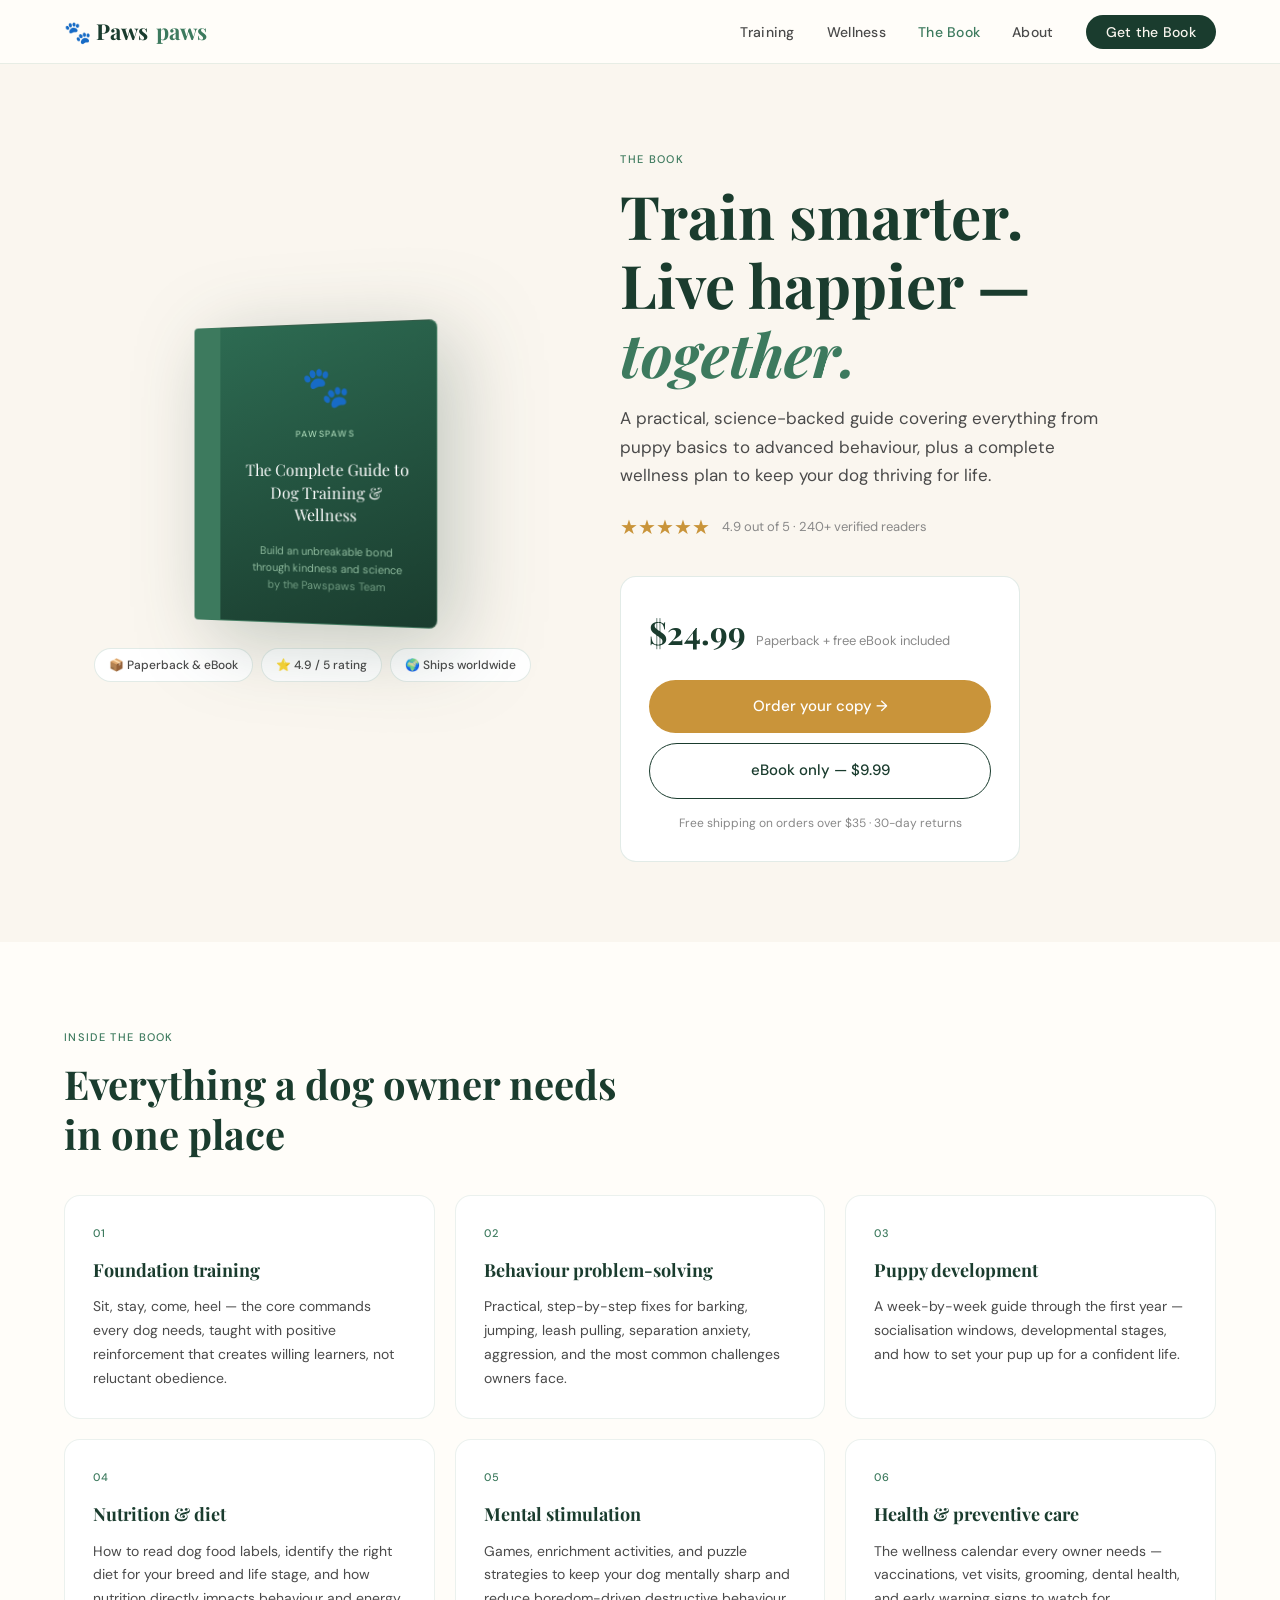
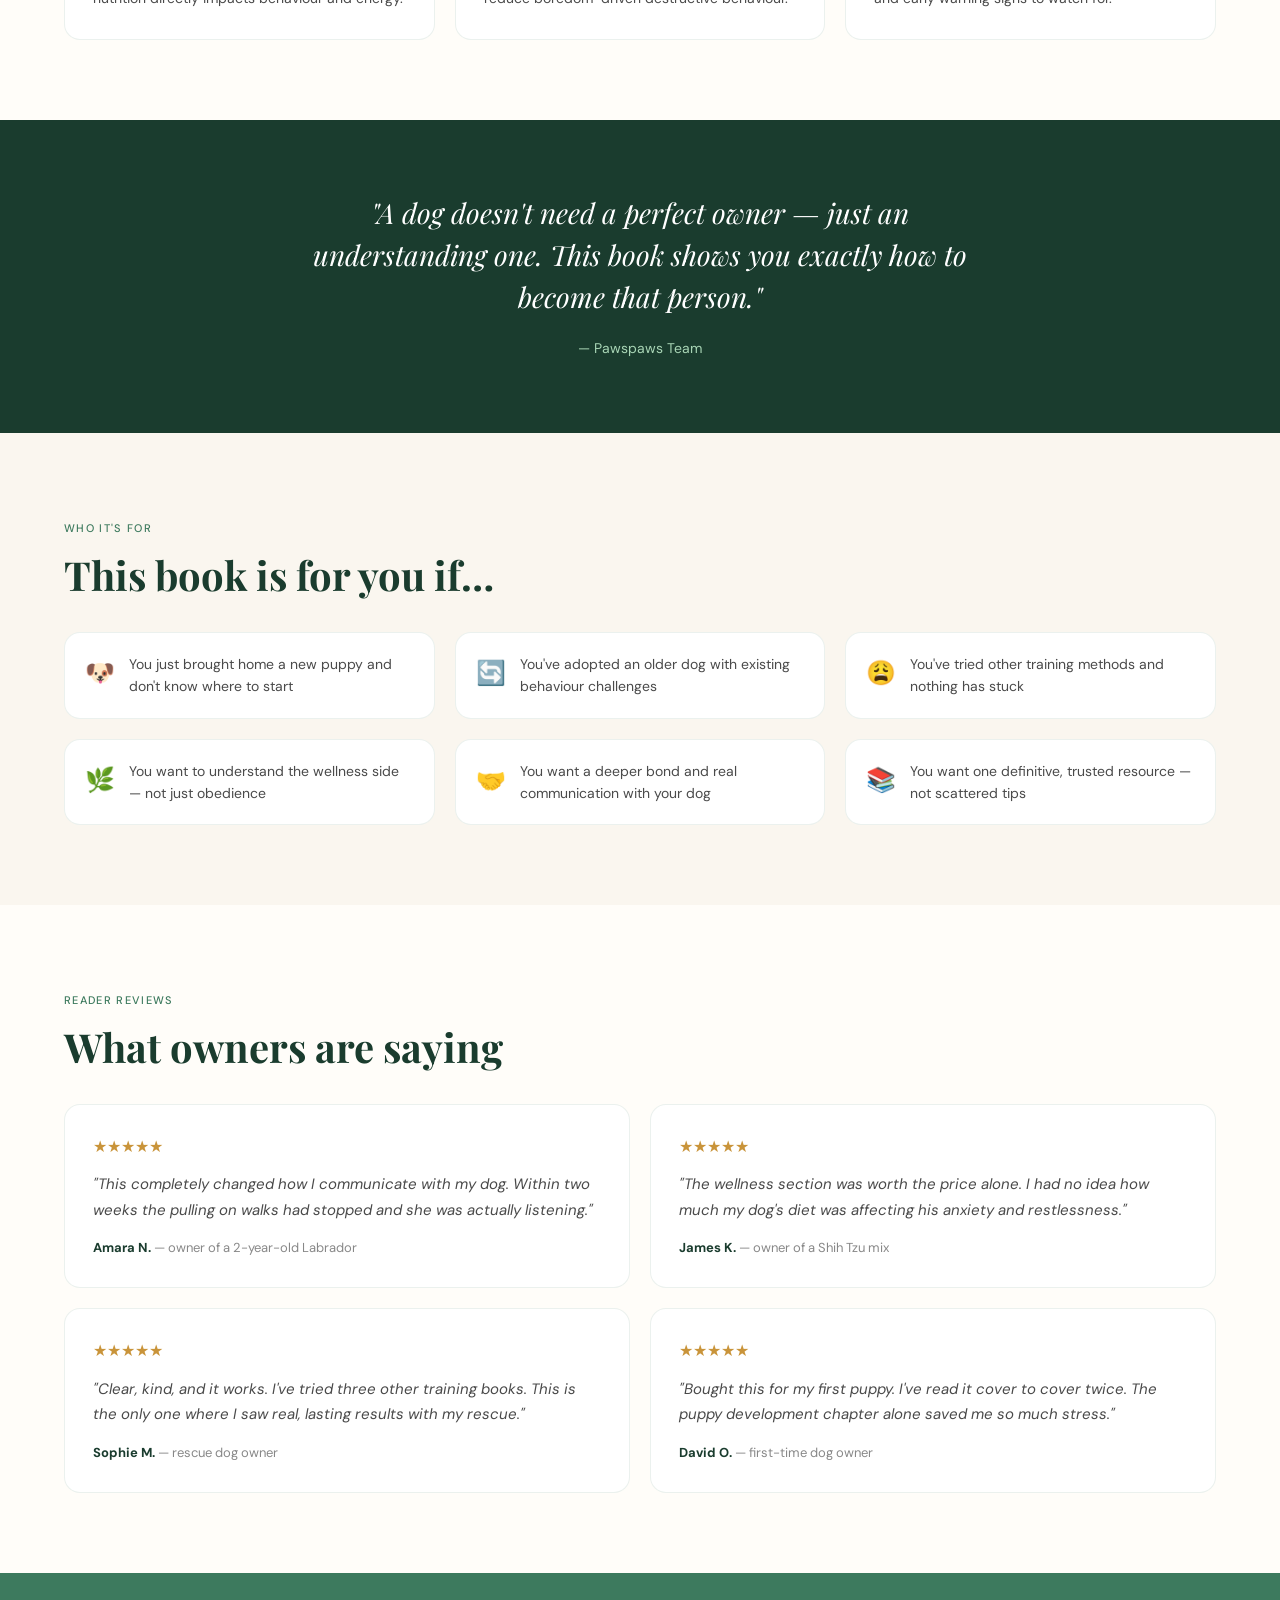
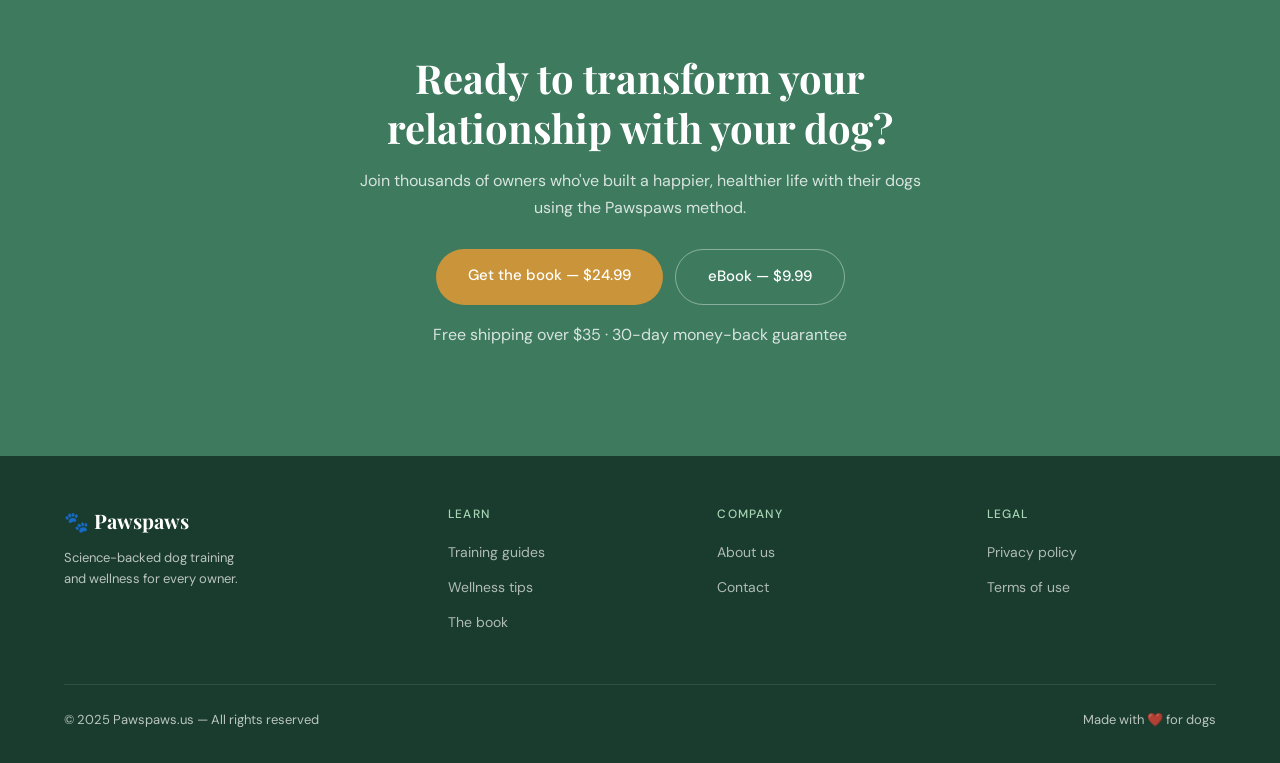
==== book.html @ 649f8f36 "Add files via upload" ====
<!DOCTYPE html>
<html lang="en">
<head>
  <meta charset="UTF-8" />
  <meta name="viewport" content="width=device-width, initial-scale=1.0" />
  <title>The Book – Pawspaws Dog Training & Wellness Guide</title>
  <meta name="description" content="Get the complete Pawspaws guide to dog training and wellness — science-backed, practical, and written for real dog owners." />
  <link rel="stylesheet" href="styles.css" />
  <link rel="stylesheet" href="book.css" />
</head>
<body>

  <!-- NAV -->
  <nav>
    <a href="index.html" class="nav-logo">🐾 Paws<span>paws</span></a>
    <ul class="nav-links">
      <li><a href="training.html">Training</a></li>
      <li><a href="wellness.html">Wellness</a></li>
      <li><a href="book.html" class="active">The Book</a></li>
      <li><a href="about.html">About</a></li>
      <li><a href="#buy" class="nav-cta">Get the Book</a></li>
    </ul>
    <div class="hamburger" onclick="toggleMenu()">
      <span></span><span></span><span></span>
    </div>
  </nav>

  <!-- BOOK HERO -->
  <section class="book-hero">
    <div class="book-hero-left">
      <div class="book-3d">
        <div class="book-3d-spine"></div>
        <div class="book-3d-face">
          <div class="book-face-top">
            <span class="book-paw">🐾</span>
            <span class="book-label">PAWSPAWS</span>
          </div>
          <div class="book-face-title">The Complete Guide to Dog Training & Wellness</div>
          <div class="book-face-sub">Build an unbreakable bond<br>through kindness and science</div>
          <div class="book-face-author">by the Pawspaws Team</div>
        </div>
      </div>
      <div class="book-badges">
        <div class="badge">📦 Paperback & eBook</div>
        <div class="badge">⭐ 4.9 / 5 rating</div>
        <div class="badge">🌍 Ships worldwide</div>
      </div>
    </div>

    <div class="book-hero-right">
      <div class="section-label">The book</div>
      <h1>Train smarter.<br>Live happier —<br><em>together.</em></h1>
      <p class="book-hero-sub">A practical, science-backed guide covering everything from puppy basics to advanced behaviour, plus a complete wellness plan to keep your dog thriving for life.</p>

      <div class="review-row">
        <div class="stars-lg">★★★★★</div>
        <span class="review-count">4.9 out of 5 · 240+ verified readers</span>
      </div>

      <div class="buy-box" id="buy">
        <div class="price-row">
          <span class="price">$24.99</span>
          <span class="price-note">Paperback + free eBook included</span>
        </div>
        <a href="#" class="btn btn-gold buy-btn">Order your copy →</a>
        <a href="#" class="btn btn-secondary ebook-btn">eBook only — $9.99</a>
        <p class="buy-note">Free shipping on orders over $35 · 30-day returns</p>
      </div>
    </div>
  </section>

  <!-- WHAT'S INSIDE -->
  <section class="inside">
    <div class="section-label">Inside the book</div>
    <h2>Everything a dog owner needs<br>in one place</h2>
    <div class="inside-grid">
      <div class="inside-card card">
        <div class="inside-num">01</div>
        <h3>Foundation training</h3>
        <p>Sit, stay, come, heel — the core commands every dog needs, taught with positive reinforcement that creates willing learners, not reluctant obedience.</p>
      </div>
      <div class="inside-card card">
        <div class="inside-num">02</div>
        <h3>Behaviour problem-solving</h3>
        <p>Practical, step-by-step fixes for barking, jumping, leash pulling, separation anxiety, aggression, and the most common challenges owners face.</p>
      </div>
      <div class="inside-card card">
        <div class="inside-num">03</div>
        <h3>Puppy development</h3>
        <p>A week-by-week guide through the first year — socialisation windows, developmental stages, and how to set your pup up for a confident life.</p>
      </div>
      <div class="inside-card card">
        <div class="inside-num">04</div>
        <h3>Nutrition & diet</h3>
        <p>How to read dog food labels, identify the right diet for your breed and life stage, and how nutrition directly impacts behaviour and energy.</p>
      </div>
      <div class="inside-card card">
        <div class="inside-num">05</div>
        <h3>Mental stimulation</h3>
        <p>Games, enrichment activities, and puzzle strategies to keep your dog mentally sharp and reduce boredom-driven destructive behaviour.</p>
      </div>
      <div class="inside-card card">
        <div class="inside-num">06</div>
        <h3>Health & preventive care</h3>
        <p>The wellness calendar every owner needs — vaccinations, vet visits, grooming, dental health, and early warning signs to watch for.</p>
      </div>
    </div>
  </section>

  <!-- QUOTE BREAK -->
  <section class="quote-break">
    <blockquote>
      "A dog doesn't need a perfect owner — just an understanding one. This book shows you exactly how to become that person."
    </blockquote>
    <cite>— Pawspaws Team</cite>
  </section>

  <!-- WHO IT'S FOR -->
  <section class="for-who">
    <div class="section-label">Who it's for</div>
    <h2>This book is for you if…</h2>
    <div class="for-grid">
      <div class="for-item">
        <span class="for-icon">🐶</span>
        <p>You just brought home a new puppy and don't know where to start</p>
      </div>
      <div class="for-item">
        <span class="for-icon">🔄</span>
        <p>You've adopted an older dog with existing behaviour challenges</p>
      </div>
      <div class="for-item">
        <span class="for-icon">😩</span>
        <p>You've tried other training methods and nothing has stuck</p>
      </div>
      <div class="for-item">
        <span class="for-icon">🌿</span>
        <p>You want to understand the wellness side — not just obedience</p>
      </div>
      <div class="for-item">
        <span class="for-icon">🤝</span>
        <p>You want a deeper bond and real communication with your dog</p>
      </div>
      <div class="for-item">
        <span class="for-icon">📚</span>
        <p>You want one definitive, trusted resource — not scattered tips</p>
      </div>
    </div>
  </section>

  <!-- TESTIMONIALS -->
  <section class="book-reviews">
    <div class="section-label">Reader reviews</div>
    <h2>What owners are saying</h2>
    <div class="reviews-grid">
      <div class="review-card card">
        <div class="stars">★★★★★</div>
        <p>"This completely changed how I communicate with my dog. Within two weeks the pulling on walks had stopped and she was actually listening."</p>
        <div class="reviewer"><strong>Amara N.</strong> — owner of a 2-year-old Labrador</div>
      </div>
      <div class="review-card card">
        <div class="stars">★★★★★</div>
        <p>"The wellness section was worth the price alone. I had no idea how much my dog's diet was affecting his anxiety and restlessness."</p>
        <div class="reviewer"><strong>James K.</strong> — owner of a Shih Tzu mix</div>
      </div>
      <div class="review-card card">
        <div class="stars">★★★★★</div>
        <p>"Clear, kind, and it works. I've tried three other training books. This is the only one where I saw real, lasting results with my rescue."</p>
        <div class="reviewer"><strong>Sophie M.</strong> — rescue dog owner</div>
      </div>
      <div class="review-card card">
        <div class="stars">★★★★★</div>
        <p>"Bought this for my first puppy. I've read it cover to cover twice. The puppy development chapter alone saved me so much stress."</p>
        <div class="reviewer"><strong>David O.</strong> — first-time dog owner</div>
      </div>
    </div>
  </section>

  <!-- FINAL CTA -->
  <section class="final-cta">
    <div class="cta-inner">
      <h2>Ready to transform your<br>relationship with your dog?</h2>
      <p>Join thousands of owners who've built a happier, healthier life with their dogs using the Pawspaws method.</p>
      <div class="cta-buttons">
        <a href="#buy" class="btn btn-gold">Get the book — $24.99</a>
        <a href="#buy" class="btn" style="color:#fff; border: 1.5px solid rgba(255,255,255,0.4);">eBook — $9.99</a>
      </div>
      <p class="cta-small">Free shipping over $35 · 30-day money-back guarantee</p>
    </div>
  </section>

  <!-- FOOTER -->
  <footer>
    <div class="footer-inner">
      <div>
        <div class="footer-brand">🐾 Pawspaws</div>
        <p class="footer-tagline">Science-backed dog training<br>and wellness for every owner.</p>
      </div>
      <div class="footer-col">
        <h4>Learn</h4>
        <ul>
          <li><a href="training.html">Training guides</a></li>
          <li><a href="wellness.html">Wellness tips</a></li>
          <li><a href="book.html">The book</a></li>
        </ul>
      </div>
      <div class="footer-col">
        <h4>Company</h4>
        <ul>
          <li><a href="about.html">About us</a></li>
          <li><a href="about.html#contact">Contact</a></li>
        </ul>
      </div>
      <div class="footer-col">
        <h4>Legal</h4>
        <ul>
          <li><a href="#">Privacy policy</a></li>
          <li><a href="#">Terms of use</a></li>
        </ul>
      </div>
    </div>
    <div class="footer-bottom">
      <span>© 2025 Pawspaws.us — All rights reserved</span>
      <span>Made with ❤️ for dogs</span>
    </div>
  </footer>

  <script>
    function toggleMenu() {
      const links = document.querySelector('.nav-links');
      links.style.display = links.style.display === 'flex' ? 'none' : 'flex';
      links.style.flexDirection = 'column';
      links.style.position = 'absolute';
      links.style.top = '64px';
      links.style.left = '0'; links.style.right = '0';
      links.style.background = 'var(--warm-white)';
      links.style.padding = '16px 5vw 24px';
      links.style.borderBottom = '1px solid rgba(61,122,94,0.12)';
    }
  </script>
</body>
</html>
---- styles.css ----
@import url('https://fonts.googleapis.com/css2?family=Playfair+Display:wght@400;600;700&family=DM+Sans:wght@300;400;500&display=swap');

*, *::before, *::after { box-sizing: border-box; margin: 0; padding: 0; }

:root {
  --forest: #1a3c2e;
  --sage: #3d7a5e;
  --mint: #a8d5b5;
  --cream: #faf6ef;
  --warm-white: #fffdf9;
  --bark: #7a5c3e;
  --gold: #c9943a;
  --text-dark: #1c1c1c;
  --text-mid: #4a4a4a;
  --text-light: #888;
  --radius: 16px;
  --radius-sm: 8px;
}

html { scroll-behavior: smooth; }

body {
  font-family: 'DM Sans', sans-serif;
  background: var(--warm-white);
  color: var(--text-dark);
  line-height: 1.7;
  font-size: 16px;
}

/* ── NAV ── */
nav {
  position: sticky; top: 0; z-index: 100;
  background: rgba(255,253,249,0.92);
  backdrop-filter: blur(12px);
  border-bottom: 1px solid rgba(61,122,94,0.12);
  padding: 0 5vw;
  display: flex; align-items: center; justify-content: space-between;
  height: 64px;
}

.nav-logo {
  font-family: 'Playfair Display', serif;
  font-size: 22px;
  font-weight: 700;
  color: var(--forest);
  text-decoration: none;
  display: flex; align-items: center; gap: 8px;
}

.nav-logo span { color: var(--sage); }

.nav-links { display: flex; gap: 32px; list-style: none; }
.nav-links a {
  text-decoration: none;
  color: var(--text-mid);
  font-size: 14px;
  font-weight: 500;
  letter-spacing: 0.02em;
  transition: color 0.2s;
}
.nav-links a:hover, .nav-links a.active { color: var(--sage); }

.nav-cta {
  background: var(--forest);
  color: var(--cream) !important;
  padding: 8px 20px;
  border-radius: 40px;
  font-size: 14px !important;
  transition: background 0.2s !important;
}
.nav-cta:hover { background: var(--sage) !important; }

.hamburger { display: none; flex-direction: column; gap: 5px; cursor: pointer; }
.hamburger span { width: 24px; height: 2px; background: var(--forest); border-radius: 2px; }

/* ── BUTTONS ── */
.btn {
  display: inline-block;
  padding: 14px 32px;
  border-radius: 40px;
  font-size: 15px;
  font-weight: 500;
  text-decoration: none;
  cursor: pointer;
  transition: all 0.2s;
  border: none;
  font-family: 'DM Sans', sans-serif;
}
.btn-primary { background: var(--forest); color: var(--cream); }
.btn-primary:hover { background: var(--sage); transform: translateY(-1px); }
.btn-secondary { background: transparent; color: var(--forest); border: 1.5px solid var(--forest); }
.btn-secondary:hover { background: var(--forest); color: var(--cream); }
.btn-gold { background: var(--gold); color: #fff; }
.btn-gold:hover { background: #b8832e; transform: translateY(-1px); }

/* ── SECTIONS ── */
section { padding: 80px 5vw; }

.section-label {
  display: inline-block;
  font-size: 11px;
  font-weight: 500;
  letter-spacing: 0.12em;
  text-transform: uppercase;
  color: var(--sage);
  margin-bottom: 12px;
}

h1, h2, h3 { font-family: 'Playfair Display', serif; }

h1 { font-size: clamp(36px, 5vw, 60px); line-height: 1.15; color: var(--forest); }
h2 { font-size: clamp(26px, 3.5vw, 40px); line-height: 1.25; color: var(--forest); }
h3 { font-size: 20px; color: var(--forest); }

/* ── HERO (shared) ── */
.page-hero {
  background: var(--cream);
  padding: 80px 5vw 60px;
  text-align: center;
  border-bottom: 1px solid rgba(61,122,94,0.1);
}
.page-hero h1 { margin-bottom: 16px; }
.page-hero p {
  max-width: 560px;
  margin: 0 auto 28px;
  color: var(--text-mid);
  font-size: 17px;
}

/* ── CARDS ── */
.card {
  background: #fff;
  border-radius: var(--radius);
  border: 1px solid rgba(61,122,94,0.1);
  overflow: hidden;
  transition: transform 0.25s, box-shadow 0.25s;
}
.card:hover { transform: translateY(-4px); box-shadow: 0 12px 40px rgba(26,60,46,0.1); }

/* ── FOOTER ── */
footer {
  background: var(--forest);
  color: rgba(255,255,255,0.7);
  padding: 48px 5vw 32px;
}
.footer-inner {
  display: grid;
  grid-template-columns: 1.5fr 1fr 1fr 1fr;
  gap: 40px;
  margin-bottom: 40px;
}
.footer-brand { font-family: 'Playfair Display', serif; font-size: 20px; font-weight: 700; color: #fff; margin-bottom: 10px; }
.footer-tagline { font-size: 13px; line-height: 1.6; }
.footer-col h4 { font-size: 12px; font-weight: 500; letter-spacing: 0.1em; text-transform: uppercase; color: var(--mint); margin-bottom: 14px; }
.footer-col ul { list-style: none; }
.footer-col ul li { margin-bottom: 8px; }
.footer-col ul a { text-decoration: none; color: rgba(255,255,255,0.65); font-size: 14px; transition: color 0.2s; }
.footer-col ul a:hover { color: #fff; }
.footer-bottom { border-top: 1px solid rgba(255,255,255,0.1); padding-top: 24px; display: flex; justify-content: space-between; font-size: 13px; }

/* ── RESPONSIVE ── */
@media (max-width: 768px) {
  .nav-links { display: none; }
  .hamburger { display: flex; }
  .footer-inner { grid-template-columns: 1fr 1fr; }
  section { padding: 56px 5vw; }
}
@media (max-width: 480px) {
  .footer-inner { grid-template-columns: 1fr; }
}
---- book.css ----
/* ── BOOK HERO ── */
.book-hero {
  display: grid;
  grid-template-columns: 1fr 1.2fr;
  gap: 60px;
  align-items: center;
  padding: 80px 5vw;
  background: var(--cream);
}

.book-hero-left {
  display: flex;
  flex-direction: column;
  align-items: center;
  gap: 24px;
}

/* 3D Book */
.book-3d {
  display: flex;
  filter: drop-shadow(16px 16px 40px rgba(26,60,46,0.25));
  transform: perspective(800px) rotateY(-12deg);
  transition: transform 0.4s ease;
}
.book-3d:hover { transform: perspective(800px) rotateY(-4deg); }

.book-3d-spine {
  width: 28px;
  background: var(--sage);
  border-radius: 4px 0 0 4px;
  flex-shrink: 0;
}

.book-3d-face {
  width: 220px;
  height: 300px;
  background: linear-gradient(160deg, #2d6b52 0%, #1a3c2e 100%);
  border-radius: 0 8px 8px 0;
  border: 1px solid rgba(168,213,181,0.2);
  border-left: none;
  display: flex;
  flex-direction: column;
  align-items: center;
  justify-content: space-between;
  padding: 28px 22px;
}

.book-face-top {
  display: flex;
  flex-direction: column;
  align-items: center;
  gap: 6px;
}
.book-paw { font-size: 40px; }
.book-label {
  font-size: 9px;
  letter-spacing: 0.22em;
  color: var(--mint);
  font-weight: 500;
}
.book-face-title {
  font-family: 'Playfair Display', serif;
  font-size: 16px;
  color: #fff;
  text-align: center;
  line-height: 1.4;
  flex: 1;
  display: flex;
  align-items: center;
}
.book-face-sub {
  font-size: 11px;
  color: var(--mint);
  text-align: center;
  line-height: 1.5;
  opacity: 0.8;
}
.book-face-author {
  font-size: 11px;
  color: rgba(168,213,181,0.6);
  text-align: center;
}

/* Badges */
.book-badges {
  display: flex;
  flex-wrap: wrap;
  gap: 8px;
  justify-content: center;
}
.badge {
  background: #fff;
  border: 1px solid rgba(61,122,94,0.15);
  border-radius: 40px;
  padding: 6px 14px;
  font-size: 12px;
  color: var(--text-mid);
  font-weight: 500;
}

/* Right side */
.book-hero-right h1 { margin-bottom: 16px; }
.book-hero-right h1 em { font-style: italic; color: var(--sage); }
.book-hero-sub { color: var(--text-mid); font-size: 17px; max-width: 480px; margin-bottom: 20px; }

.review-row {
  display: flex;
  align-items: center;
  gap: 12px;
  margin-bottom: 32px;
}
.stars-lg { color: var(--gold); font-size: 20px; }
.review-count { font-size: 13px; color: var(--text-light); }

/* Buy box */
.buy-box {
  background: #fff;
  border: 1px solid rgba(61,122,94,0.15);
  border-radius: var(--radius);
  padding: 28px;
  max-width: 400px;
}
.price-row {
  display: flex;
  align-items: baseline;
  gap: 10px;
  margin-bottom: 20px;
}
.price {
  font-family: 'Playfair Display', serif;
  font-size: 32px;
  font-weight: 700;
  color: var(--forest);
}
.price-note { font-size: 13px; color: var(--text-light); }

.buy-btn { display: block; width: 100%; text-align: center; margin-bottom: 10px; }
.ebook-btn { display: block; width: 100%; text-align: center; margin-bottom: 14px; }
.buy-note { font-size: 12px; color: var(--text-light); text-align: center; }

/* ── INSIDE ── */
.inside { background: var(--warm-white); }
.inside h2 { margin-bottom: 36px; }

.inside-grid {
  display: grid;
  grid-template-columns: repeat(3, 1fr);
  gap: 20px;
}

.inside-card {
  padding: 28px;
  position: relative;
}
.inside-num {
  font-size: 11px;
  font-weight: 500;
  letter-spacing: 0.1em;
  color: var(--sage);
  margin-bottom: 12px;
}
.inside-card h3 { font-size: 18px; margin-bottom: 10px; }
.inside-card p { font-size: 14px; color: var(--text-mid); line-height: 1.7; }

/* ── QUOTE BREAK ── */
.quote-break {
  background: var(--forest);
  text-align: center;
  padding: 72px 5vw;
}
.quote-break blockquote {
  font-family: 'Playfair Display', serif;
  font-size: clamp(20px, 3vw, 28px);
  color: #fff;
  max-width: 700px;
  margin: 0 auto 16px;
  line-height: 1.5;
  font-style: italic;
}
.quote-break cite {
  color: var(--mint);
  font-size: 14px;
  font-style: normal;
}

/* ── FOR WHO ── */
.for-who { background: var(--cream); }
.for-who h2 { margin-bottom: 32px; }

.for-grid {
  display: grid;
  grid-template-columns: repeat(3, 1fr);
  gap: 20px;
}
.for-item {
  display: flex;
  align-items: flex-start;
  gap: 14px;
  background: #fff;
  border: 1px solid rgba(61,122,94,0.1);
  border-radius: var(--radius);
  padding: 20px;
}
.for-icon { font-size: 24px; flex-shrink: 0; }
.for-item p { font-size: 14px; color: var(--text-mid); line-height: 1.6; margin: 0; }

/* ── REVIEWS ── */
.book-reviews { background: var(--warm-white); }
.book-reviews h2 { margin-bottom: 32px; }

.reviews-grid {
  display: grid;
  grid-template-columns: repeat(2, 1fr);
  gap: 20px;
}
.review-card { padding: 28px; }
.stars { color: var(--gold); font-size: 16px; margin-bottom: 12px; }
.review-card p { font-size: 15px; color: var(--text-mid); font-style: italic; margin-bottom: 14px; line-height: 1.7; }
.reviewer { font-size: 13px; color: var(--text-light); }
.reviewer strong { color: var(--forest); }

/* ── FINAL CTA ── */
.final-cta {
  background: var(--sage);
  text-align: center;
}
.cta-inner { max-width: 600px; margin: 0 auto; }
.final-cta h2 { color: #fff; margin-bottom: 14px; }
.final-cta p { color: rgba(255,255,255,0.8); font-size: 16px; margin-bottom: 28px; }
.cta-buttons { display: flex; gap: 12px; justify-content: center; flex-wrap: wrap; margin-bottom: 16px; }
.cta-small { font-size: 13px; color: rgba(255,255,255,0.6); }

/* ── RESPONSIVE ── */
@media (max-width: 900px) {
  .book-hero { grid-template-columns: 1fr; text-align: center; }
  .book-hero-left { margin: 0 auto; }
  .book-hero-right { display: flex; flex-direction: column; align-items: center; }
  .review-row { justify-content: center; }
  .inside-grid, .for-grid { grid-template-columns: 1fr 1fr; }
  .reviews-grid { grid-template-columns: 1fr; }
}
@media (max-width: 600px) {
  .inside-grid, .for-grid { grid-template-columns: 1fr; }
  .book-3d { transform: none; }
}
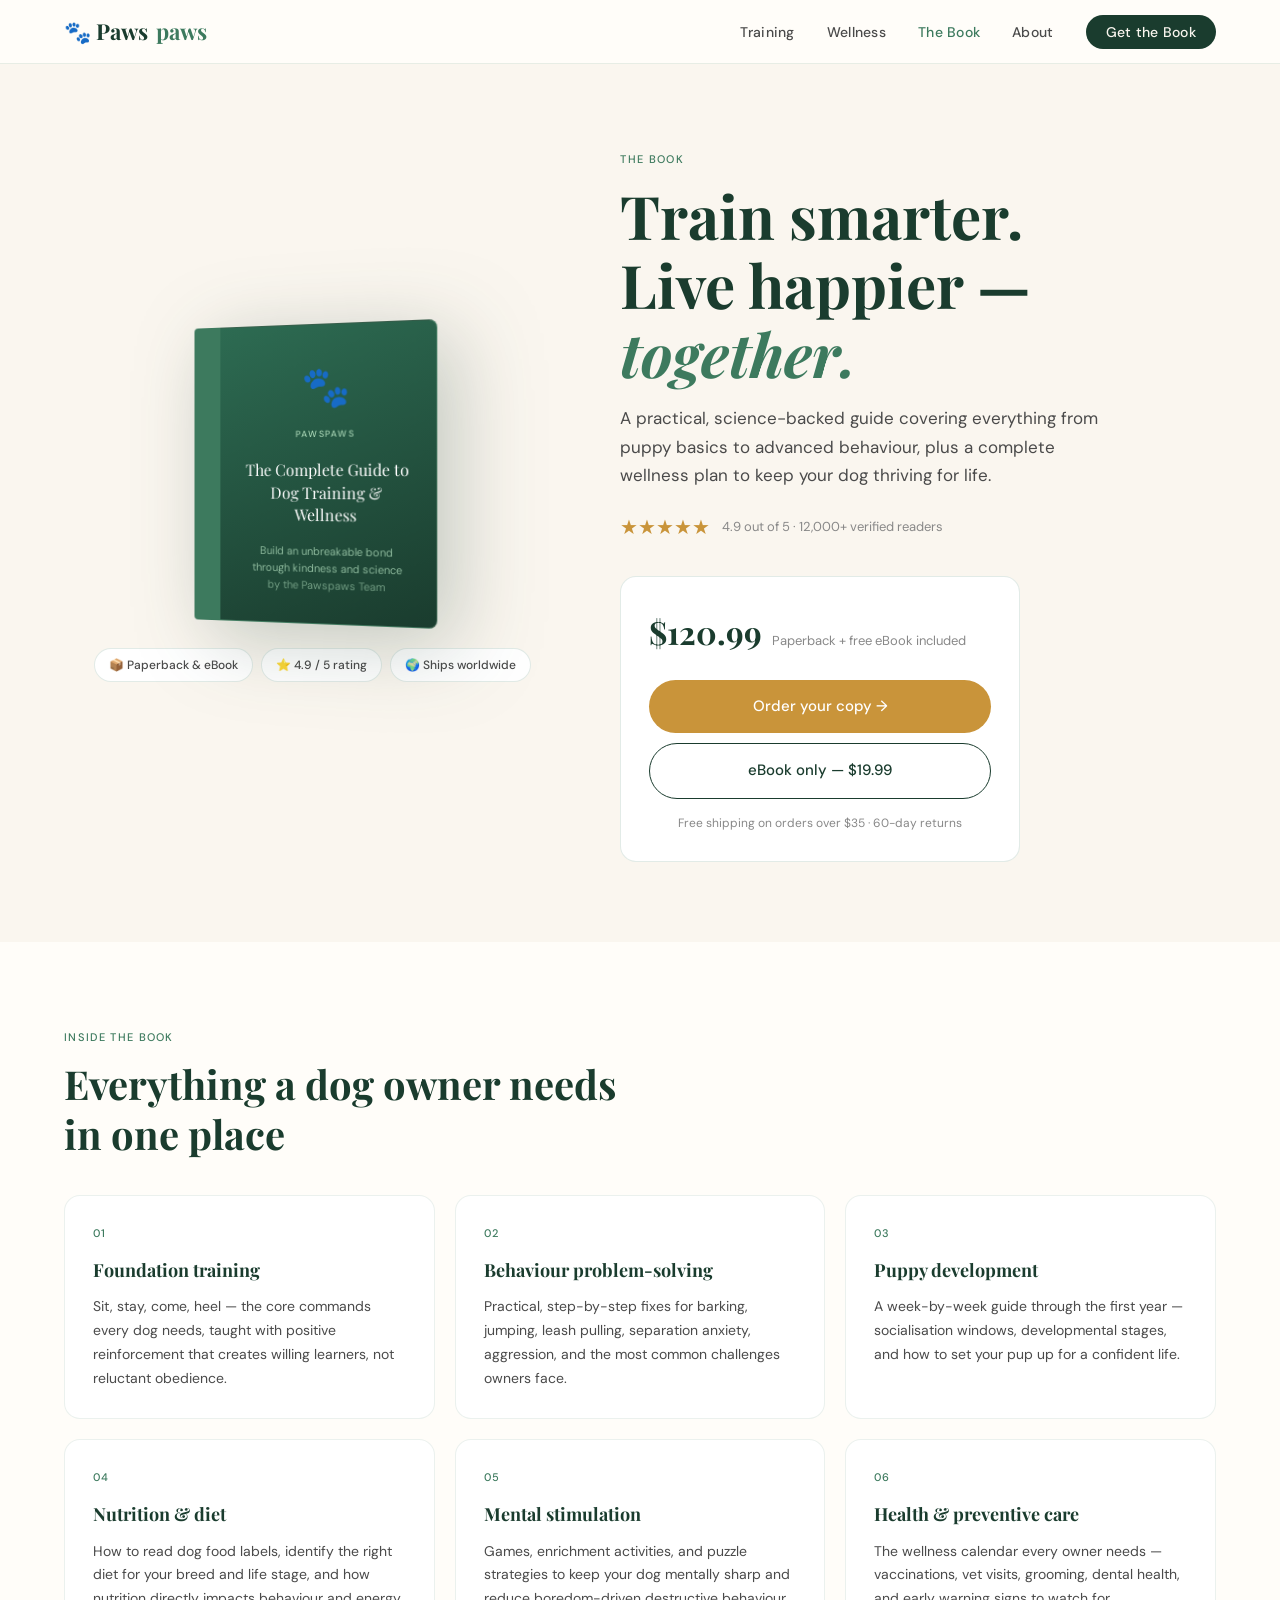
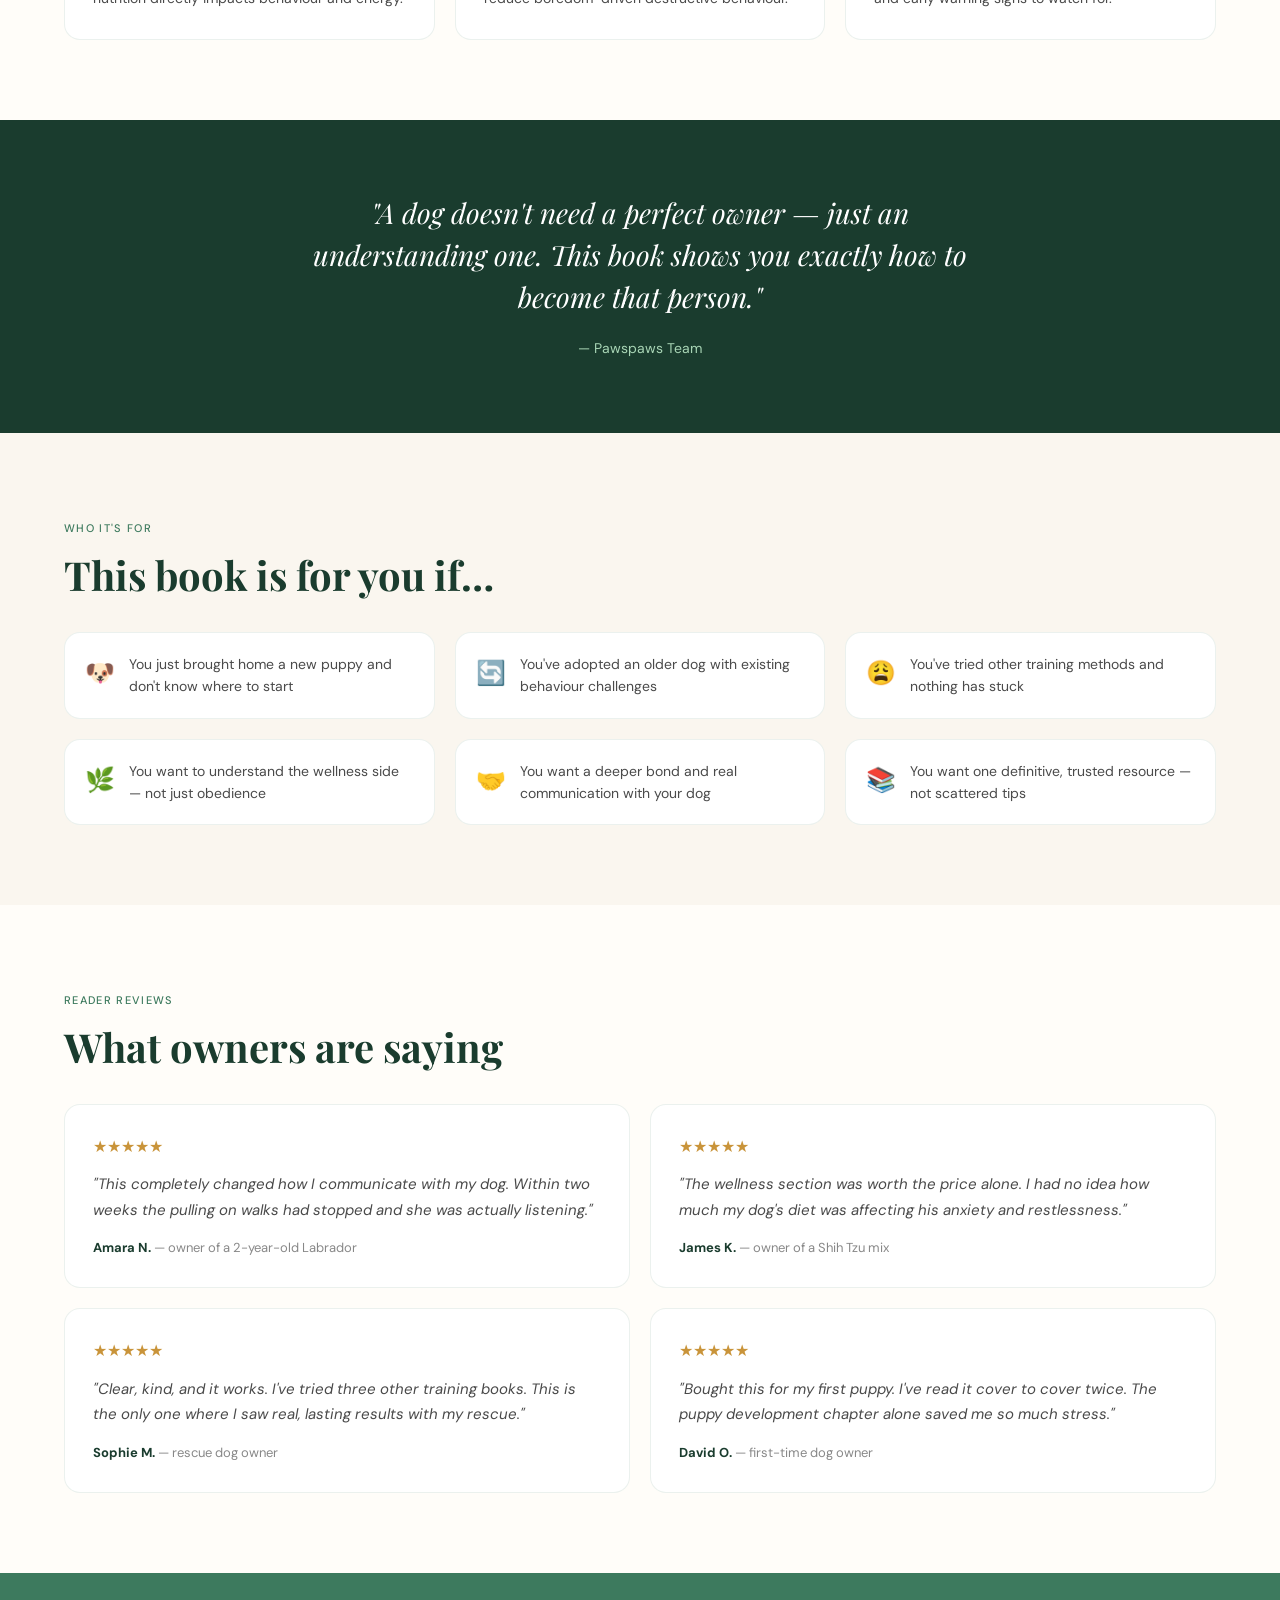
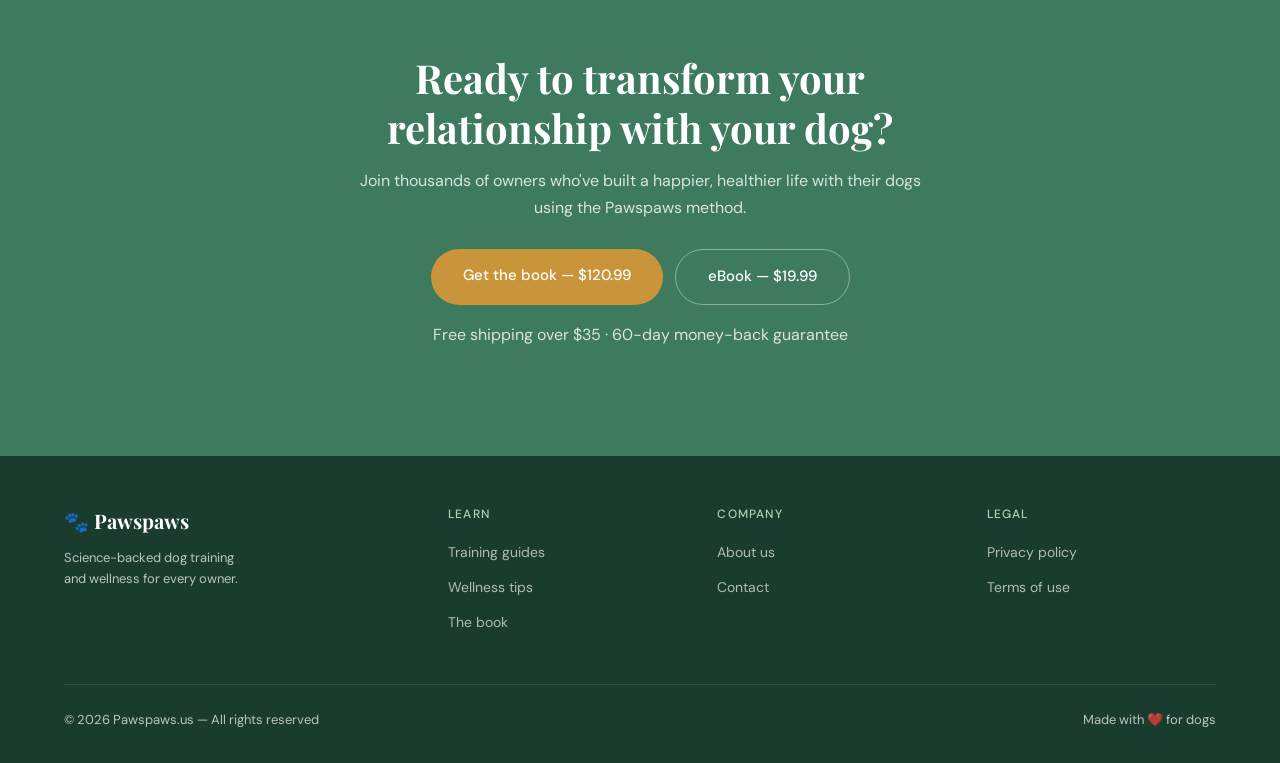
==== commit f0693321: "Update book.html" ====
--- a/book.html
+++ b/book.html
@@ -54,17 +54,17 @@
 
       <div class="review-row">
         <div class="stars-lg">★★★★★</div>
-        <span class="review-count">4.9 out of 5 · 240+ verified readers</span>
+        <span class="review-count">4.9 out of 5 · 12,000+ verified readers</span>
       </div>
 
       <div class="buy-box" id="buy">
         <div class="price-row">
-          <span class="price">$24.99</span>
+          <span class="price">$120.99</span>
           <span class="price-note">Paperback + free eBook included</span>
         </div>
         <a href="#" class="btn btn-gold buy-btn">Order your copy →</a>
-        <a href="#" class="btn btn-secondary ebook-btn">eBook only — $9.99</a>
-        <p class="buy-note">Free shipping on orders over $35 · 30-day returns</p>
+        <a href="#" class="btn btn-secondary ebook-btn">eBook only — $19.99</a>
+        <p class="buy-note">Free shipping on orders over $35 · 60-day returns</p>
       </div>
     </div>
   </section>
@@ -181,10 +181,10 @@
       <h2>Ready to transform your<br>relationship with your dog?</h2>
       <p>Join thousands of owners who've built a happier, healthier life with their dogs using the Pawspaws method.</p>
       <div class="cta-buttons">
-        <a href="#buy" class="btn btn-gold">Get the book — $24.99</a>
-        <a href="#buy" class="btn" style="color:#fff; border: 1.5px solid rgba(255,255,255,0.4);">eBook — $9.99</a>
-      </div>
-      <p class="cta-small">Free shipping over $35 · 30-day money-back guarantee</p>
+        <a href="#buy" class="btn btn-gold">Get the book — $120.99</a>
+        <a href="#buy" class="btn" style="color:#fff; border: 1.5px solid rgba(255,255,255,0.4);">eBook — $19.99</a>
+      </div>
+      <p class="cta-small">Free shipping over $35 · 60-day money-back guarantee</p>
     </div>
   </section>
 
@@ -219,7 +219,7 @@
       </div>
     </div>
     <div class="footer-bottom">
-      <span>© 2025 Pawspaws.us — All rights reserved</span>
+      <span>© 2026 Pawspaws.us — All rights reserved</span>
       <span>Made with ❤️ for dogs</span>
     </div>
   </footer>
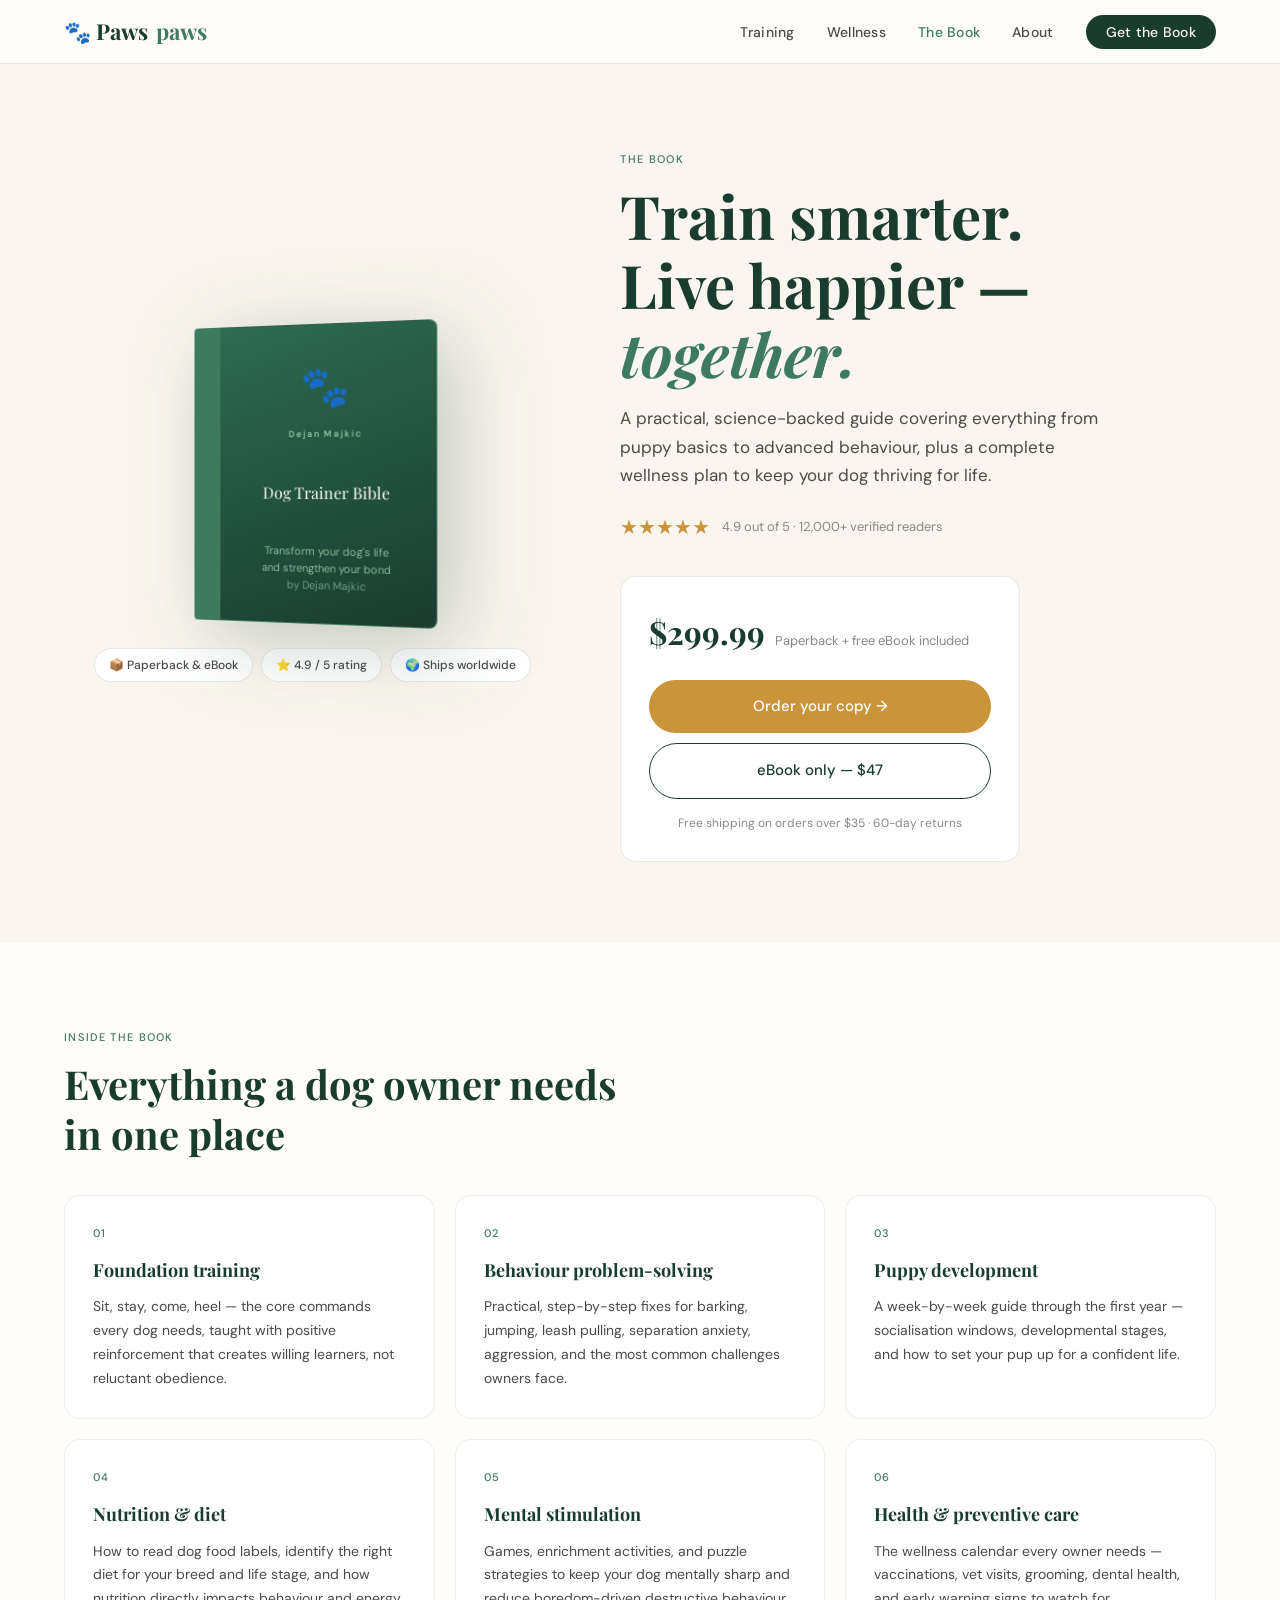
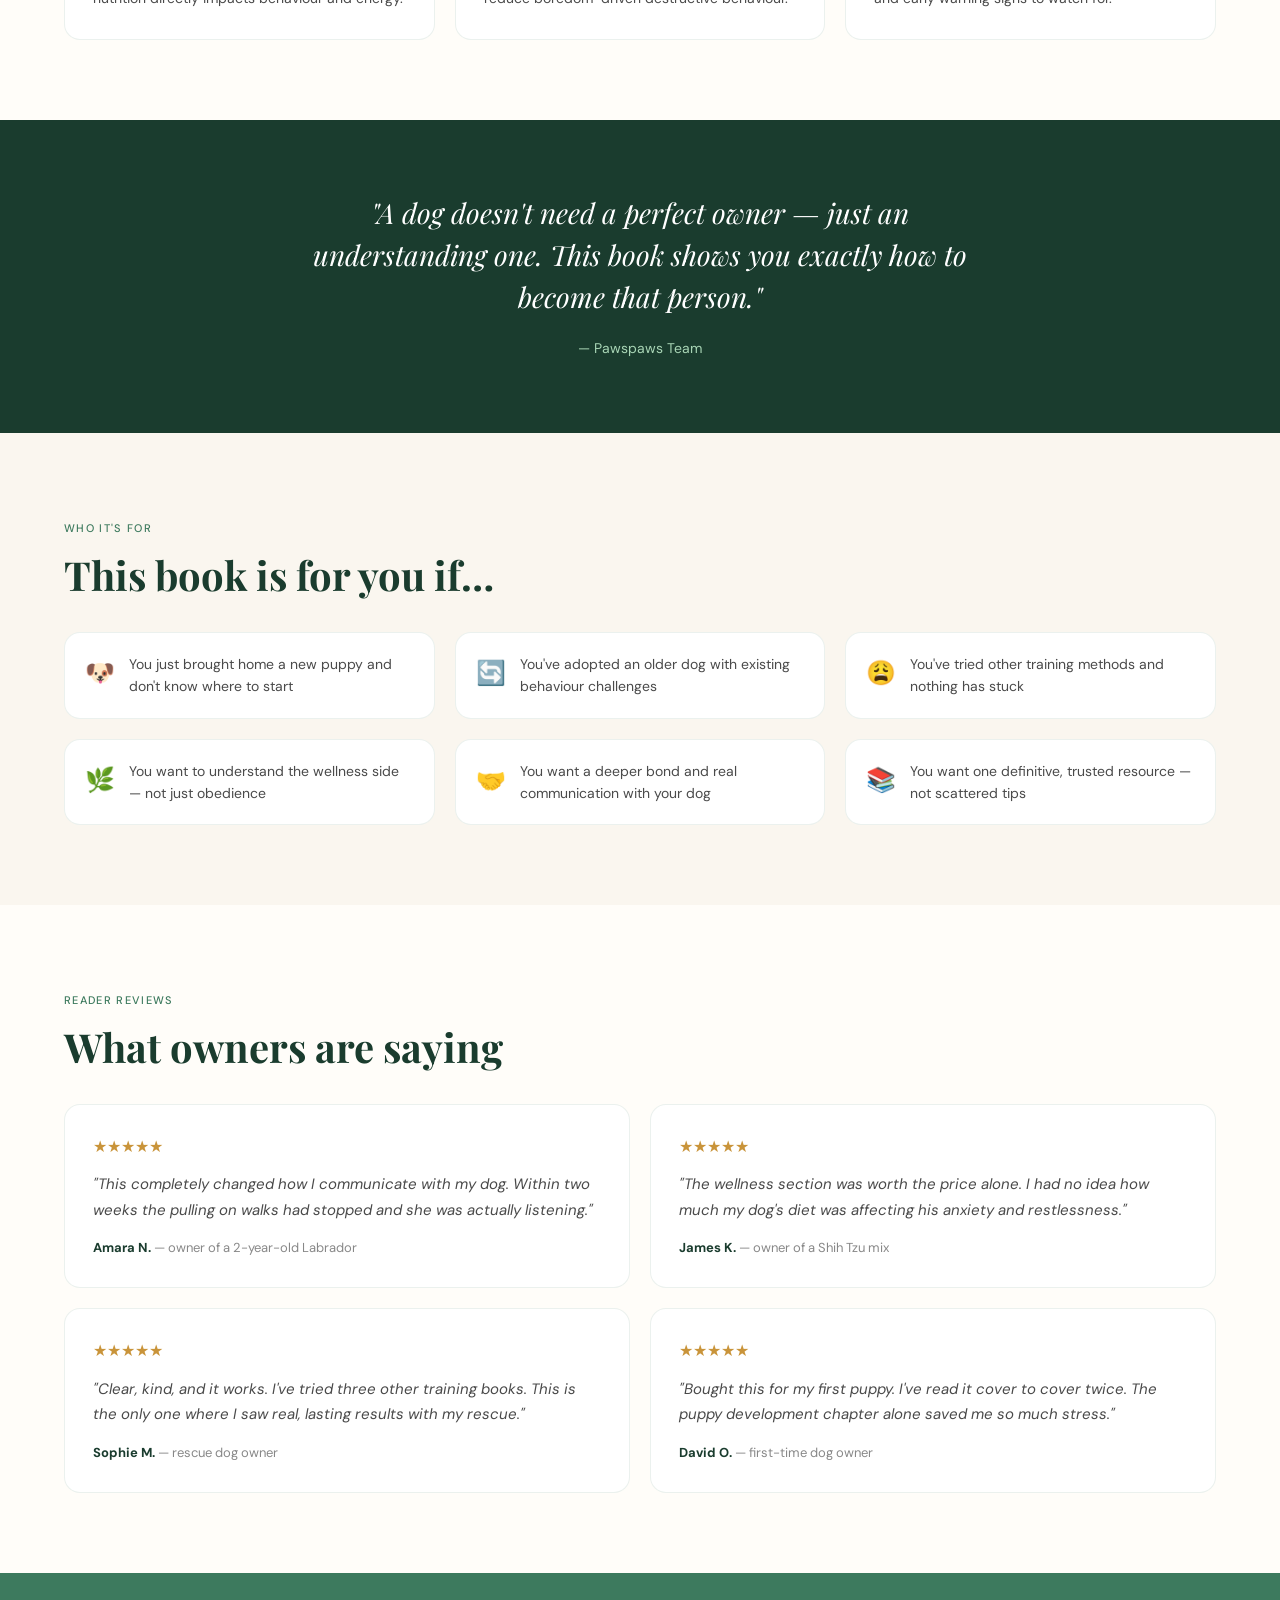
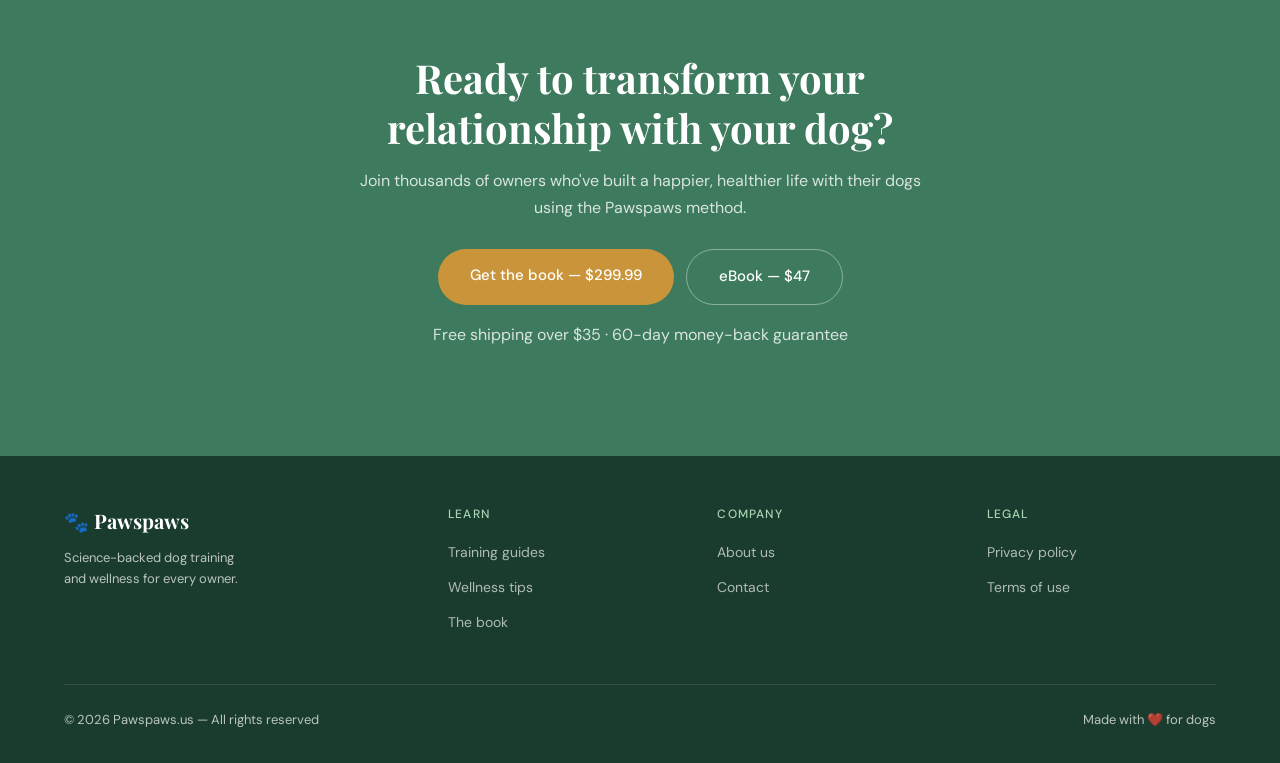
==== commit 864ae1a4: "Update book.html" ====
--- a/book.html
+++ b/book.html
@@ -18,7 +18,7 @@
       <li><a href="wellness.html">Wellness</a></li>
       <li><a href="book.html" class="active">The Book</a></li>
       <li><a href="about.html">About</a></li>
-      <li><a href="#buy" class="nav-cta">Get the Book</a></li>
+      <li><a href="https://www.digistore24.com/redir/557533/OJNgoge/" class="nav-cta">Get the Book</a></li>
     </ul>
     <div class="hamburger" onclick="toggleMenu()">
       <span></span><span></span><span></span>
@@ -33,11 +33,11 @@
         <div class="book-3d-face">
           <div class="book-face-top">
             <span class="book-paw">🐾</span>
-            <span class="book-label">PAWSPAWS</span>
+            <span class="book-label">Dejan Majkic</span>
           </div>
-          <div class="book-face-title">The Complete Guide to Dog Training & Wellness</div>
-          <div class="book-face-sub">Build an unbreakable bond<br>through kindness and science</div>
-          <div class="book-face-author">by the Pawspaws Team</div>
+          <div class="book-face-title">Dog Trainer Bible</div>
+          <div class="book-face-sub">Transform your dog's life<br>and strengthen your bond</div>
+          <div class="book-face-author">by Dejan Majkic</div>
         </div>
       </div>
       <div class="book-badges">
@@ -59,11 +59,11 @@
 
       <div class="buy-box" id="buy">
         <div class="price-row">
-          <span class="price">$120.99</span>
+          <span class="price">$299.99</span>
           <span class="price-note">Paperback + free eBook included</span>
         </div>
-        <a href="#" class="btn btn-gold buy-btn">Order your copy →</a>
-        <a href="#" class="btn btn-secondary ebook-btn">eBook only — $19.99</a>
+        <a href="https://www.digistore24.com/redir/557533/OJNgoge/" class="btn btn-gold buy-btn">Order your copy →</a>
+        <a href="https://www.digistore24.com/redir/557533/OJNgoge/" class="btn btn-secondary ebook-btn">eBook only — $47</a>
         <p class="buy-note">Free shipping on orders over $35 · 60-day returns</p>
       </div>
     </div>
@@ -181,8 +181,8 @@
       <h2>Ready to transform your<br>relationship with your dog?</h2>
       <p>Join thousands of owners who've built a happier, healthier life with their dogs using the Pawspaws method.</p>
       <div class="cta-buttons">
-        <a href="#buy" class="btn btn-gold">Get the book — $120.99</a>
-        <a href="#buy" class="btn" style="color:#fff; border: 1.5px solid rgba(255,255,255,0.4);">eBook — $19.99</a>
+        <a href="#buy" class="btn btn-gold">Get the book — $299.99</a>
+        <a href="#buy" class="btn" style="color:#fff; border: 1.5px solid rgba(255,255,255,0.4);">eBook — $47</a>
       </div>
       <p class="cta-small">Free shipping over $35 · 60-day money-back guarantee</p>
     </div>
